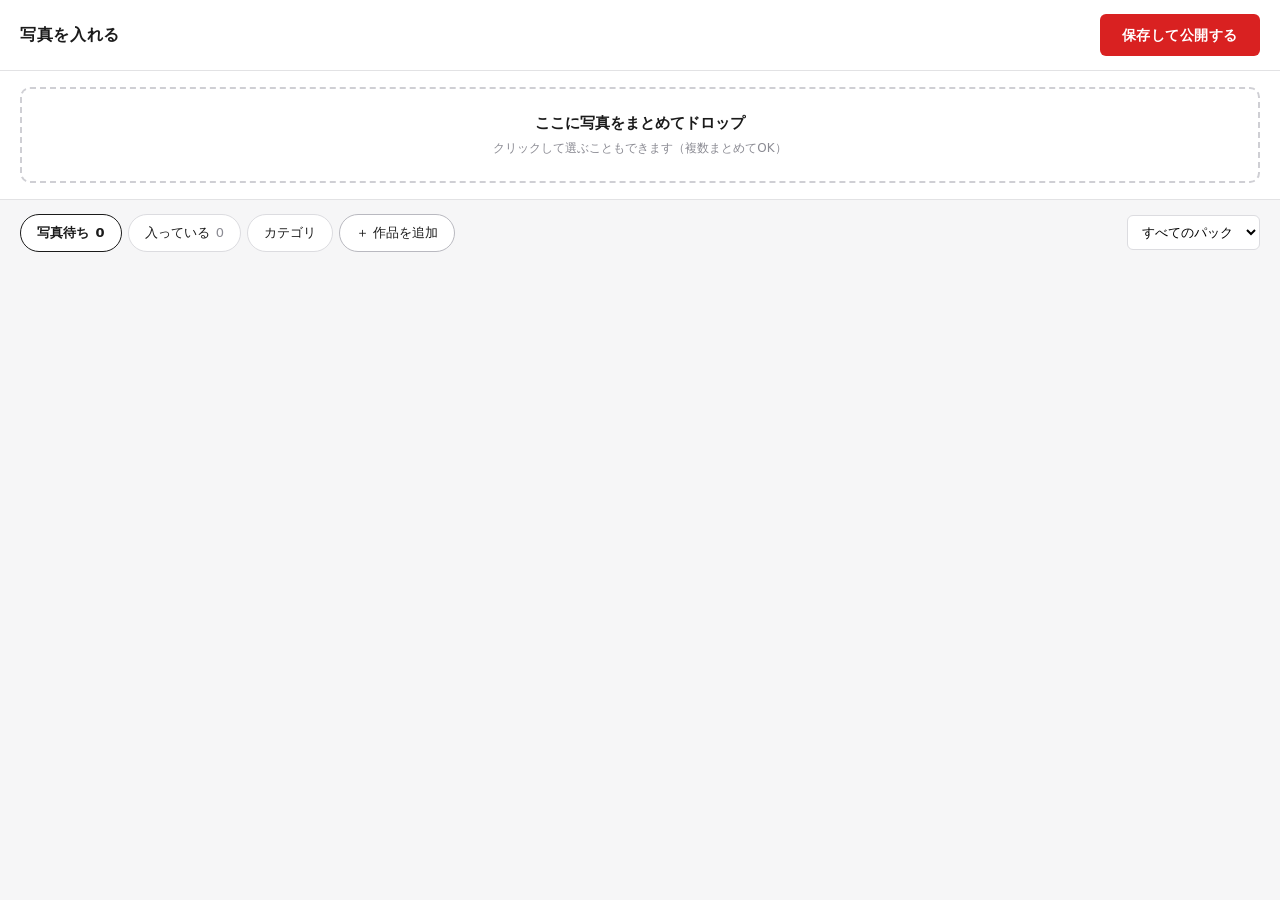
==== tool/ui.html @ 596b6ca7 "ポケぶち 作品ギャラリー" ====
<!DOCTYPE html>
<html lang="ja">
<head>
<meta charset="UTF-8">
<meta name="viewport" content="width=device-width, initial-scale=1">
<title>ポケぶち｜写真を入れる</title>
<link rel="stylesheet" href="ui.css">
</head>
<body>

<header class="bar">
  <h1>写真を入れる</h1>
  <button type="button" id="publish" class="publish">保存して公開する</button>
</header>

<section class="tray" id="tray">
  <div class="drop" id="drop">
    <p class="drop-main">ここに写真をまとめてドロップ</p>
    <p class="drop-sub">クリックして選ぶこともできます（複数まとめてOK）</p>
    <input type="file" id="file" accept="image/*,.heic,.heif" multiple hidden>
  </div>
  <div class="tray-body" id="tray-body" hidden>
    <p class="tray-head">
      未割り当て <b id="tray-count">0</b> 枚
      <span class="hint">写真をクリックしてから、下の作品をクリック</span>
      <button type="button" id="tray-clear" class="linkbtn">全部どける</button>
    </p>
    <div class="tray-list" id="tray-list"></div>
  </div>
</section>

<nav class="tabs">
  <button type="button" class="tab is-active" data-tab="waiting">
    写真待ち <span id="n-waiting">0</span>
  </button>
  <button type="button" class="tab" data-tab="done">
    入っている <span id="n-done">0</span>
  </button>
  <button type="button" class="tab" data-tab="cats">カテゴリ</button>
  <button type="button" class="tab add-tab" data-tab="add">＋ 作品を追加</button>
  <select id="pack-filter">
    <option value="">すべてのパック</option>
  </select>
</nav>

<section class="addbox" id="addbox" hidden>
  <h2>作品を追加する</h2>
  <p class="addbox-lead">BASEに出品したものを、写真待ちのリストに加えます。</p>

  <div class="fields">
    <label>
      <span>カテゴリ</span>
      <select id="f-category"></select>
    </label>

    <label>
      <span>カード名</span>
      <input type="text" id="f-name" placeholder="ゴウカザル" autocomplete="off">
      <em id="hint-name">ギャラリーに表示される名前です</em>
    </label>

    <label id="row-pack">
      <span>パック名</span>
      <input type="text" id="f-pack" list="pack-list" placeholder="アビスアイ" autocomplete="off">
      <datalist id="pack-list"></datalist>
      <em>既にあるものは入力すると候補が出ます。新しいパックはそのまま入力してください</em>
    </label>

    <label id="row-number">
      <span>カードナンバー</span>
      <input type="text" id="f-number" placeholder="091/081" autocomplete="off">
      <em>同じパックの中で並べる順番に使います。<br>
        頭の型番（M5 など）は付けても付けなくても構いません</em>
    </label>

    <p class="renketsu-note wide" id="renketsu-note" hidden>
      連結フレームはカード番号が1つに決まらないため、パック名とナンバーは使いません。<br>
      追加すると<b>連結フレームの一番上</b>に入ります。順番はカテゴリタブで変えられます。
    </p>

    <label class="wide">
      <span>商品URL</span>
      <input type="url" id="f-url" placeholder="https://pokebuchi.base.shop/items/…" autocomplete="off">
      <em>BASEの商品ページを開いて、アドレスをコピー・貼り付け</em>
    </label>
  </div>

  <div class="addbox-actions">
    <button type="button" class="ghost" id="add-cancel">やめる</button>
    <button type="button" class="primary" id="add-save">追加する</button>
  </div>
</section>

<main>
  <p class="done-hint" id="done-hint" hidden>
    作品をタップすると、名前や商品URLを直したり、削除したりできます。<br>
    写真を差し替えるときは、上に写真をドロップしてから作品をタップしてください。
  </p>
  <div class="works" id="works"></div>
  <p class="empty" id="empty" hidden></p>

  <section class="cats" id="cats" hidden>
    <p class="cats-lead">
      ここで並べた順番が、そのままギャラリーの並び順になります。<br>
      <b>▲▼</b> で上下に動かし、パックは <b>移動先</b> から別のカテゴリへ移せます。<br>
      連結フレームだけは、パックではなく<b>作品そのもの</b>を並べ替えられます。
    </p>
    <div id="cats-list"></div>
    <div class="cats-actions">
      <button type="button" class="ghost" id="cats-reload">やり直す</button>
      <button type="button" class="primary" id="cats-save">並び順を保存する</button>
    </div>
  </section>
</main>

<div class="modal" id="edit" hidden>
  <div class="modal-box">
    <h2 id="edit-title">作品を直す</h2>

    <div class="fields">
      <label>
        <span>カード名</span>
        <input type="text" id="e-name" autocomplete="off">
      </label>

      <label id="e-row-pack">
        <span>パック名</span>
        <input type="text" id="e-pack" list="pack-list" autocomplete="off">
      </label>

      <label id="e-row-number">
        <span>カードナンバー</span>
        <input type="text" id="e-number" autocomplete="off">
      </label>

      <label class="wide">
        <span>商品URL</span>
        <input type="url" id="e-url" placeholder="https://pokebuchi.base.shop/items/…" autocomplete="off">
      </label>
    </div>

    <p class="modal-note" id="e-note"></p>

    <div class="modal-actions">
      <button type="button" class="danger" id="e-delete">この作品を削除</button>
      <span class="spacer"></span>
      <button type="button" class="ghost" id="e-cancel">やめる</button>
      <button type="button" class="primary" id="e-save">保存する</button>
    </div>
  </div>
</div>

<div class="toast" id="toast" hidden></div>

<script src="ui.js"></script>
</body>
</html>
---- tool/ui.css ----
/* 写真を入れる画面（自分のPC内でだけ動きます） */

* { box-sizing: border-box; }

body {
  margin: 0;
  background: #f6f6f7;
  color: #1b1b1b;
  font-family: "Hiragino Sans", "Yu Gothic UI", Meiryo, system-ui, sans-serif;
  font-size: 14px;
  line-height: 1.6;
}

button { font: inherit; color: inherit; cursor: pointer; }

/* ---------- 上のバー ---------- */

.bar {
  position: sticky;
  top: 0;
  z-index: 20;
  display: flex;
  align-items: center;
  justify-content: space-between;
  gap: 16px;
  padding: 14px 20px;
  background: #fff;
  border-bottom: 1px solid #e2e2e4;
}

.bar h1 { margin: 0; font-size: 16px; font-weight: 600; letter-spacing: .04em; }

.publish {
  padding: 10px 22px;
  border: 0;
  border-radius: 6px;
  background: #d92121;
  color: #fff;
  font-weight: 600;
  letter-spacing: .04em;
}

.publish:hover { background: #bb1a1a; }
.publish:disabled { background: #c9c9cc; cursor: default; }

/* ---------- 写真の置き場 ---------- */

.tray {
  position: sticky;
  top: 57px;
  z-index: 15;
  background: #fff;
  border-bottom: 1px solid #e2e2e4;
  padding: 16px 20px;
}

.drop {
  border: 2px dashed #cfcfd4;
  border-radius: 10px;
  padding: 22px;
  text-align: center;
  cursor: pointer;
  transition: border-color .15s, background .15s;
}

.drop:hover, .drop.over { border-color: #d92121; background: #fff6f6; }

.drop.busy {
  border-style: solid;
  border-color: #d92121;
  background: #fff6f6;
  cursor: progress;
}

.drop-main { margin: 0; font-size: 15px; font-weight: 600; }
.drop-sub  { margin: 4px 0 0; font-size: 12px; color: #8b8b93; }

.tray-body { margin-top: 14px; }

.tray-head {
  margin: 0 0 8px;
  font-size: 12px;
  color: #6b6b73;
  display: flex;
  align-items: center;
  gap: 12px;
}

.tray-head b { font-size: 14px; color: #1b1b1b; }
.hint { color: #a0a0a8; }

.linkbtn {
  margin-left: auto;
  border: 0;
  background: none;
  color: #8b8b93;
  text-decoration: underline;
  font-size: 12px;
  padding: 0;
}

.tray-list {
  display: flex;
  gap: 8px;
  overflow-x: auto;
  padding-bottom: 6px;
}

.chip {
  position: relative;
  flex: 0 0 auto;
  width: 92px;
  height: 92px;
  border-radius: 8px;
  overflow: hidden;
  border: 2px solid transparent;
  background: #ececed;
  cursor: grab;
}

.chip img { width: 100%; height: 100%; object-fit: cover; display: block; }

/* ファイル名を写真の下端に薄く重ねる（どの写真か確かめられるように） */
.chip .cap {
  position: absolute;
  left: 0; right: 0; bottom: 0;
  padding: 2px 4px;
  background: rgba(0, 0, 0, .55);
  color: #fff;
  font-size: 9px;
  line-height: 1.3;
  white-space: nowrap;
  overflow: hidden;
  text-overflow: ellipsis;
}

.chip.is-picked { border-color: #d92121; }

.chip .x {
  position: absolute;
  top: 2px; right: 2px;
  width: 18px; height: 18px;
  border: 0;
  border-radius: 50%;
  background: rgba(0,0,0,.55);
  color: #fff;
  font-size: 12px;
  line-height: 1;
  padding: 0;
}

/* ---------- タブ ---------- */

.tabs {
  display: flex;
  align-items: center;
  gap: 6px;
  padding: 14px 20px 0;
}

.tab {
  padding: 8px 16px;
  border: 1px solid #dcdce0;
  border-radius: 999px;
  background: #fff;
  font-size: 13px;
}

.tab.is-active { border-color: #1b1b1b; font-weight: 600; }
.tab span { color: #8b8b93; margin-left: 2px; }
.tab.is-active span { color: #1b1b1b; }

.add-tab { border-color: #b9b9c0; }
.add-tab.is-active { border-color: #1b1b1b; }

/* ---------- 作品を追加する ---------- */

.addbox {
  margin: 16px 20px 0;
  padding: 20px;
  background: #fff;
  border: 1px solid #e2e2e4;
  border-radius: 10px;
}

.addbox h2 { margin: 0; font-size: 15px; }
.addbox-lead { margin: 4px 0 18px; font-size: 12px; color: #8b8b93; }

.fields {
  display: grid;
  grid-template-columns: repeat(auto-fit, minmax(230px, 1fr));
  gap: 16px;
}

.fields label { display: block; }
.fields label.wide { grid-column: 1 / -1; }

.fields span {
  display: block;
  font-size: 12px;
  font-weight: 600;
  margin-bottom: 5px;
}

.fields input,
.fields select {
  width: 100%;
  padding: 10px 12px;
  border: 1px solid #dcdce0;
  border-radius: 6px;
  background: #fff;
  font-size: 14px;
  outline: none;
}

.fields input:focus,
.fields select:focus { border-color: #1b1b1b; }

.fields input.bad { border-color: #d92121; background: #fff7f7; }

.renketsu-note {
  margin: 0;
  padding: 12px 14px;
  background: #fafafa;
  border-radius: 8px;
  font-size: 12px;
  line-height: 1.7;
  color: #6b6b73;
}

.fields em {
  display: block;
  margin-top: 4px;
  font-size: 11px;
  font-style: normal;
  color: #a0a0a8;
  line-height: 1.5;
}

.addbox-actions {
  display: flex;
  justify-content: flex-end;
  gap: 10px;
  margin-top: 20px;
}

.addbox-actions .primary {
  padding: 10px 26px;
  border: 0;
  border-radius: 6px;
  background: #1b1b1b;
  color: #fff;
  font-weight: 600;
}

.addbox-actions .primary:disabled { background: #c9c9cc; cursor: default; }

.addbox-actions .ghost {
  padding: 10px 18px;
  border: 1px solid #dcdce0;
  border-radius: 6px;
  background: #fff;
  color: #6b6b73;
}

#pack-filter {
  margin-left: auto;
  padding: 8px 10px;
  border: 1px solid #dcdce0;
  border-radius: 6px;
  background: #fff;
  font-size: 13px;
  max-width: 260px;
}

/* ---------- 作品 ---------- */

main { padding: 16px 20px 80px; }

.done-hint {
  margin: 0 0 14px;
  font-size: 12px;
  line-height: 1.7;
  color: #8b8b93;
}

.works {
  display: grid;
  grid-template-columns: repeat(auto-fill, minmax(150px, 1fr));
  gap: 14px;
}

.work {
  background: #fff;
  border: 1px solid #e2e2e4;
  border-radius: 10px;
  overflow: hidden;
  text-align: left;
  padding: 0;
  display: flex;
  flex-direction: column;
  transition: border-color .15s, transform .12s;
}

.work:hover { border-color: #b5b5bc; }
.work.over  { border-color: #d92121; transform: scale(1.02); }
.work.armed { border-color: #d92121; }

.work-img {
  aspect-ratio: 3 / 4;
  background: #f2f2f4;
  display: flex;
  align-items: center;
  justify-content: center;
  color: #b8b8c0;
  font-size: 26px;
}

.work-img img { width: 100%; height: 100%; object-fit: cover; display: block; }

.work-info { padding: 8px 10px 10px; }

.work-name {
  margin: 0;
  font-size: 13px;
  font-weight: 600;
  line-height: 1.35;
  word-break: break-word;
}

.work-pack {
  margin: 3px 0 0;
  font-size: 11px;
  color: #8b8b93;
}

.work-no {
  margin: 1px 0 0;
  font-size: 10px;
  color: #b0b0b8;
}

.empty {
  padding: 60px 0;
  text-align: center;
  color: #8b8b93;
}

/* ---------- カテゴリの並び替え ---------- */

.cats-lead {
  margin: 0 0 16px;
  font-size: 12px;
  line-height: 1.8;
  color: #6b6b73;
}

.cat {
  background: #fff;
  border: 1px solid #e2e2e4;
  border-radius: 10px;
  margin-bottom: 12px;
  overflow: hidden;
}

.cat-head {
  display: flex;
  align-items: center;
  gap: 10px;
  padding: 12px 14px;
  background: #fafafa;
  border-bottom: 1px solid #eeeef0;
}

.cat-name { font-size: 14px; font-weight: 600; }
.cat-num { font-size: 11px; color: #8b8b93; }

.pack-row {
  display: flex;
  align-items: center;
  gap: 10px;
  padding: 9px 14px 9px 26px;
  border-bottom: 1px solid #f2f2f4;
}

.pack-row:last-child { border-bottom: 0; }
.pack-row.self { color: #8b8b93; }

/* 連結フレームは、パックではなく作品そのものを並べ替える */
.work-row .pack-name { font-size: 12px; }

.pack-name { font-size: 13px; }
.pack-num { font-size: 11px; color: #a0a0a8; }

.spacer { margin-left: auto; }

.mv {
  width: 30px;
  height: 30px;
  border: 1px solid #dcdce0;
  border-radius: 6px;
  background: #fff;
  font-size: 12px;
  line-height: 1;
  color: #4b4b53;
  flex: 0 0 auto;
}

.mv:hover { border-color: #1b1b1b; }
.mv:disabled { opacity: 0.3; cursor: default; }

.moveto {
  padding: 5px 8px;
  border: 1px solid #dcdce0;
  border-radius: 6px;
  background: #fff;
  font-size: 12px;
  max-width: 150px;
}

.cats-actions {
  display: flex;
  justify-content: flex-end;
  gap: 10px;
  margin-top: 18px;
}

.cats-actions .primary {
  padding: 11px 26px;
  border: 0;
  border-radius: 6px;
  background: #1b1b1b;
  color: #fff;
  font-weight: 600;
}

.cats-actions .primary:disabled { background: #c9c9cc; cursor: default; }

.cats-actions .ghost {
  padding: 11px 18px;
  border: 1px solid #dcdce0;
  border-radius: 6px;
  background: #fff;
  color: #6b6b73;
}

/* ---------- 作品を直す ---------- */

.modal {
  position: fixed;
  top: 0; right: 0; bottom: 0; left: 0;
  z-index: 40;
  background: rgba(20, 20, 24, .45);
  display: flex;
  align-items: center;
  justify-content: center;
  padding: 20px;
}

.modal[hidden] { display: none; }

.modal-box {
  width: 100%;
  max-width: 560px;
  max-height: 90vh;
  overflow-y: auto;
  background: #fff;
  border-radius: 12px;
  padding: 22px;
}

.modal-box h2 { margin: 0 0 18px; font-size: 15px; }

.modal-note {
  margin: 14px 0 0;
  font-size: 12px;
  line-height: 1.7;
  color: #8b8b93;
}

.modal-actions {
  display: flex;
  align-items: center;
  gap: 10px;
  margin-top: 22px;
}

.modal-actions .primary {
  padding: 10px 24px;
  border: 0;
  border-radius: 6px;
  background: #1b1b1b;
  color: #fff;
  font-weight: 600;
}

.modal-actions .primary:disabled { background: #c9c9cc; cursor: default; }

.modal-actions .ghost {
  padding: 10px 16px;
  border: 1px solid #dcdce0;
  border-radius: 6px;
  background: #fff;
  color: #6b6b73;
}

.modal-actions .danger {
  padding: 10px 14px;
  border: 1px solid #e8b4b4;
  border-radius: 6px;
  background: #fff;
  color: #c02626;
  font-size: 13px;
}

.modal-actions .danger:hover { background: #fff4f4; }

@media (max-width: 640px) {
  .modal { padding: 12px; }
  .modal-box { padding: 16px; }
  .modal-actions { flex-wrap: wrap; }
  .modal-actions .spacer { display: none; }
  .modal-actions .danger { order: 3; width: 100%; margin-top: 6px; }
  .modal-actions .primary { flex: 1; }
}

/* ---------- お知らせ ---------- */

.toast {
  position: fixed;
  left: 50%;
  bottom: 26px;
  transform: translateX(-50%);
  max-width: 88vw;
  padding: 12px 20px;
  border-radius: 8px;
  background: #1b1b1b;
  color: #fff;
  font-size: 13px;
  white-space: pre-wrap;
  z-index: 50;
}

.toast.err { background: #b81c1c; }

/* ---------- スマホ ---------- */

@media (max-width: 640px) {
  .bar { padding: 10px 12px; }
  .bar h1 { font-size: 14px; }
  .publish { padding: 9px 14px; font-size: 13px; }

  .tray { top: 49px; padding: 10px 12px; }
  .drop { padding: 16px 12px; }
  .drop-main { font-size: 14px; }
  .drop-sub { font-size: 11px; }

  .tray-head { flex-wrap: wrap; gap: 6px; }
  .hint { width: 100%; order: 3; }

  .tabs { padding: 10px 12px 0; flex-wrap: wrap; }
  #pack-filter { margin-left: 0; width: 100%; max-width: none; }
  .addbox { margin: 12px; padding: 16px; }
  .fields { grid-template-columns: 1fr; gap: 14px; }
  .addbox-actions .primary { flex: 1; }

  main { padding: 12px 12px 60px; }
  .works { grid-template-columns: repeat(2, 1fr); gap: 10px; }
  .work-name { font-size: 12px; }
}
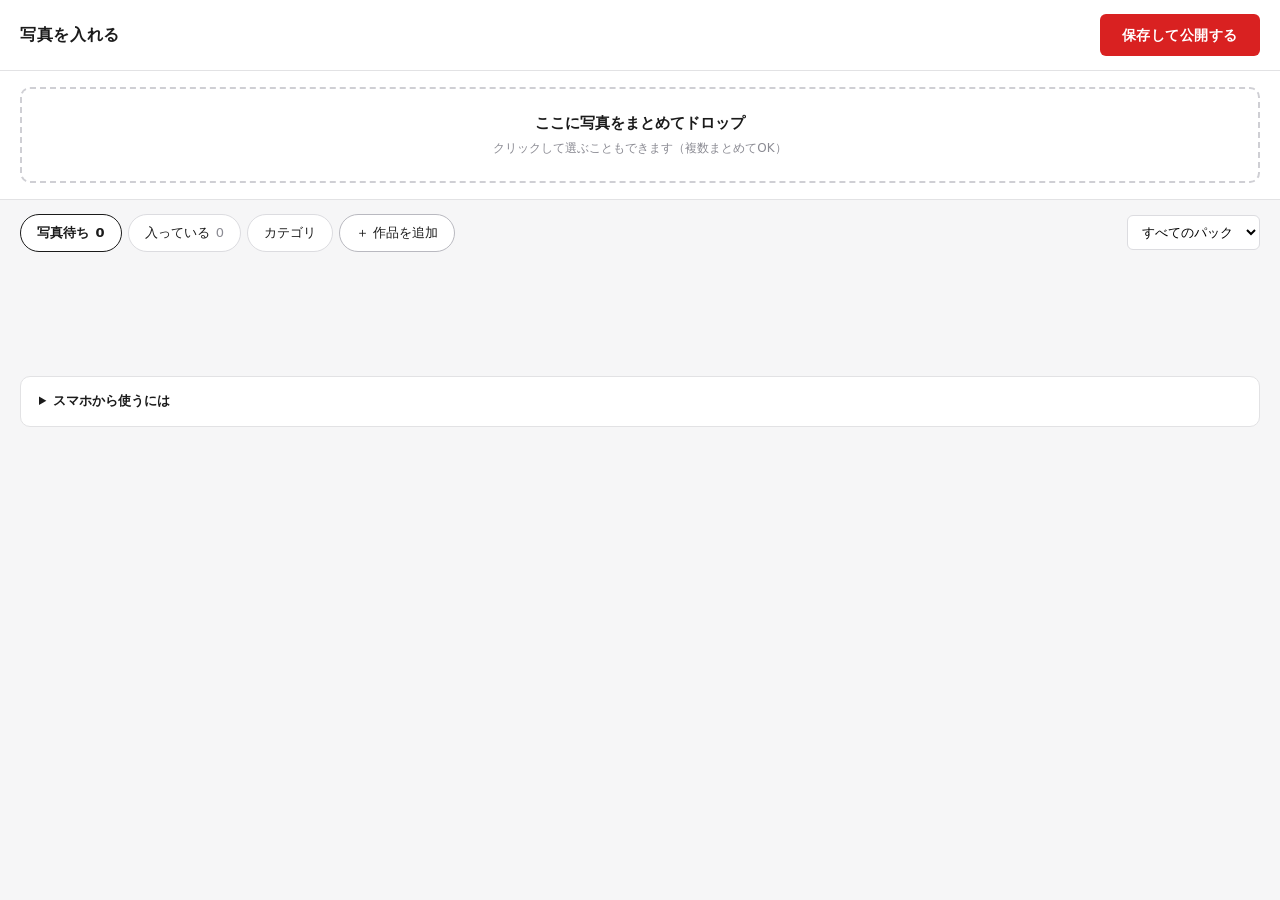
==== commit 9d5690d7: "写真を入れる画面：自動起動・安全対策・スマホ用アイコン" ====
--- a/tool/ui.html
+++ b/tool/ui.html
@@ -3,7 +3,11 @@
 <head>
 <meta charset="UTF-8">
 <meta name="viewport" content="width=device-width, initial-scale=1">
-<title>ポケぶち｜写真を入れる</title>
+<title>写真を入れる｜ポケぶち</title>
+<link rel="icon" href="favicon.ico" sizes="any">
+<link rel="apple-touch-icon" href="icon-180.png">
+<meta name="apple-mobile-web-app-title" content="写真を入れる">
+<meta name="theme-color" content="#1a1a1e">
 <link rel="stylesheet" href="ui.css">
 </head>
 <body>
@@ -150,6 +154,19 @@
   </div>
 </div>
 
+<footer class="howto" id="howto">
+  <details>
+    <summary>スマホから使うには</summary>
+    <ol>
+      <li>iPhone を<b>家と同じ Wi-Fi</b> につなぐ</li>
+      <li>Safari のアドレス欄に <b class="addr" id="howto-addr">itsuki.local:8080</b> と入力</li>
+      <li>画面下の<b>共有ボタン（□に↑）</b> → <b>「ホーム画面に追加」</b></li>
+    </ol>
+    <p>以後はホーム画面のアイコンをタップするだけで開けます。<br>
+      パソコンの電源が入っていれば、いつでも使えます。</p>
+  </details>
+</footer>
+
 <div class="toast" id="toast" hidden></div>
 
 <script src="ui.js"></script>
--- a/tool/ui.css
+++ b/tool/ui.css
@@ -524,6 +524,42 @@
   .modal-actions .primary { flex: 1; }
 }
 
+/* ---------- スマホから使うには ---------- */
+
+.howto {
+  margin: 28px 20px 40px;
+  padding: 14px 18px;
+  background: #fff;
+  border: 1px solid #e2e2e4;
+  border-radius: 10px;
+  font-size: 12px;
+  color: #6b6b73;
+}
+
+.howto summary {
+  cursor: pointer;
+  font-weight: 600;
+  color: #1b1b1b;
+  font-size: 13px;
+}
+
+.howto ol { margin: 12px 0 0; padding-left: 20px; line-height: 2; }
+.howto p { margin: 12px 0 0; line-height: 1.8; }
+
+.howto .addr {
+  display: inline-block;
+  padding: 2px 8px;
+  background: #1b1b1b;
+  color: #fff;
+  border-radius: 4px;
+  font-family: Consolas, monospace;
+  letter-spacing: .02em;
+}
+
+@media (max-width: 640px) {
+  .howto { margin: 20px 12px 32px; }
+}
+
 /* ---------- お知らせ ---------- */
 
 .toast {
